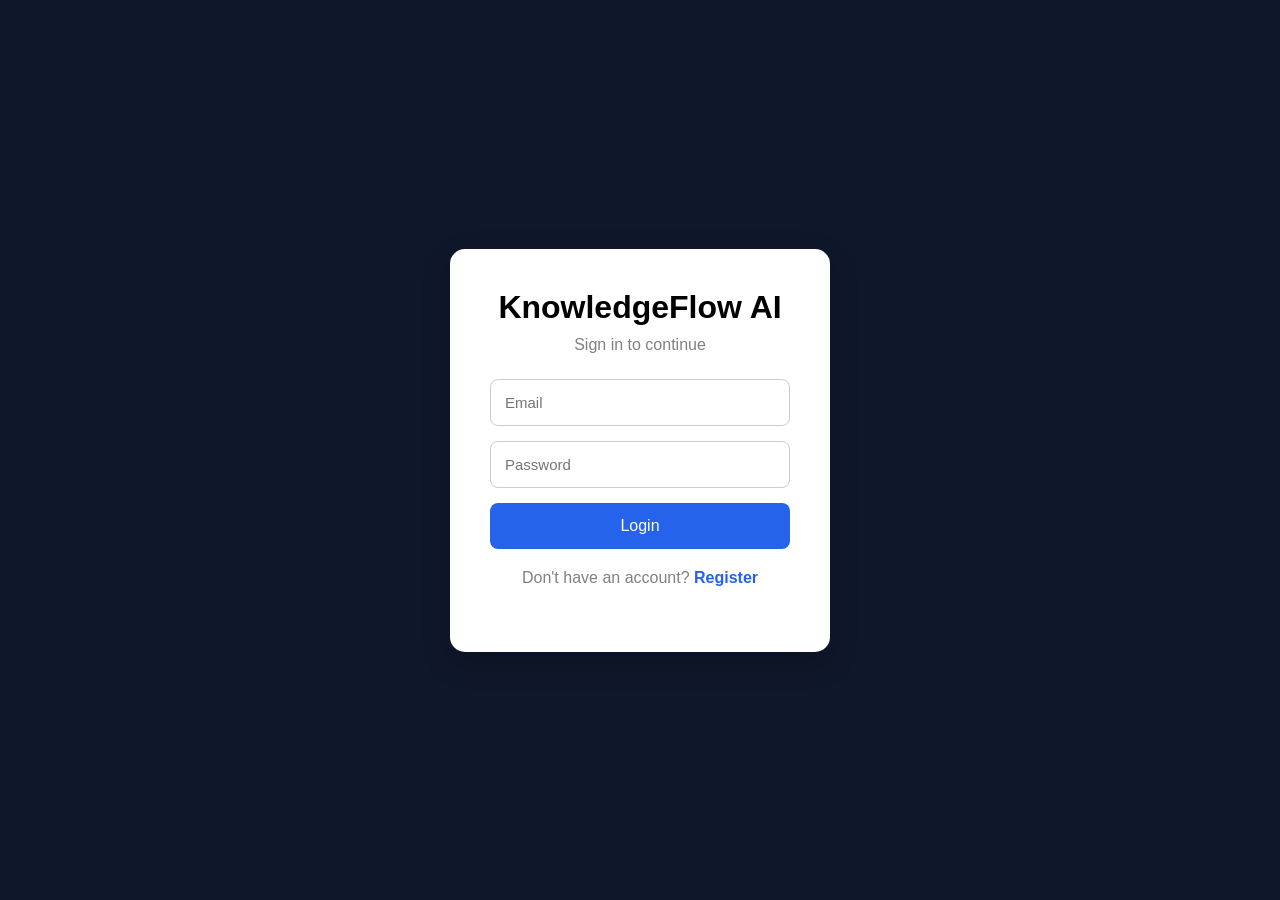
==== frontend/login.html @ 98218bcb "login page created" ====
<!DOCTYPE html>
<html lang="en">

<head>
    <meta charset="UTF-8">
    <meta name="viewport" content="width=device-width, initial-scale=1.0">
    <title>Login | KnowledgeFlow AI</title>

    <link rel="stylesheet" href="css/auth.css">
</head>

<body>

    <div class="auth-container">

        <div class="auth-card">

            <h1>KnowledgeFlow AI</h1>

            <p>Sign in to continue</p>

            <input
                type="email"
                id="email"
                placeholder="Email"
            >

            <input
                type="password"
                id="password"
                placeholder="Password"
            >

            <button onclick="login()">
                Login
            </button>

            <p class="switch">

                Don't have an account?

                <a href="register.html">
                    Register
                </a>

            </p>

        </div>

    </div>

    <script src="js/api.js"></script>
    <script src="js/auth.js"></script>

</body>

</html>
---- frontend/css/auth.css ----
*{
    margin:0;
    padding:0;
    box-sizing:border-box;
    font-family:Arial, Helvetica, sans-serif;
}

body{

    background:#0f172a;

    display:flex;

    justify-content:center;

    align-items:center;

    height:100vh;
}

.auth-container{

    width:100%;

    display:flex;

    justify-content:center;

    align-items:center;
}

.auth-card{

    background:white;

    width:380px;

    padding:40px;

    border-radius:15px;

    box-shadow:0 10px 30px rgba(0,0,0,.2);
}

.auth-card h1{

    text-align:center;

    margin-bottom:10px;
}

.auth-card p{

    text-align:center;

    margin-bottom:25px;

    color:gray;
}

.auth-card input{

    width:100%;

    padding:14px;

    margin-bottom:15px;

    border-radius:8px;

    border:1px solid #ccc;

    font-size:15px;
}

.auth-card button{

    width:100%;

    padding:14px;

    border:none;

    border-radius:8px;

    background:#2563eb;

    color:white;

    cursor:pointer;

    font-size:16px;
}

.auth-card button:hover{

    background:#1d4ed8;
}

.switch{

    margin-top:20px;
}

.switch a{

    color:#2563eb;

    text-decoration:none;

    font-weight:bold;
}
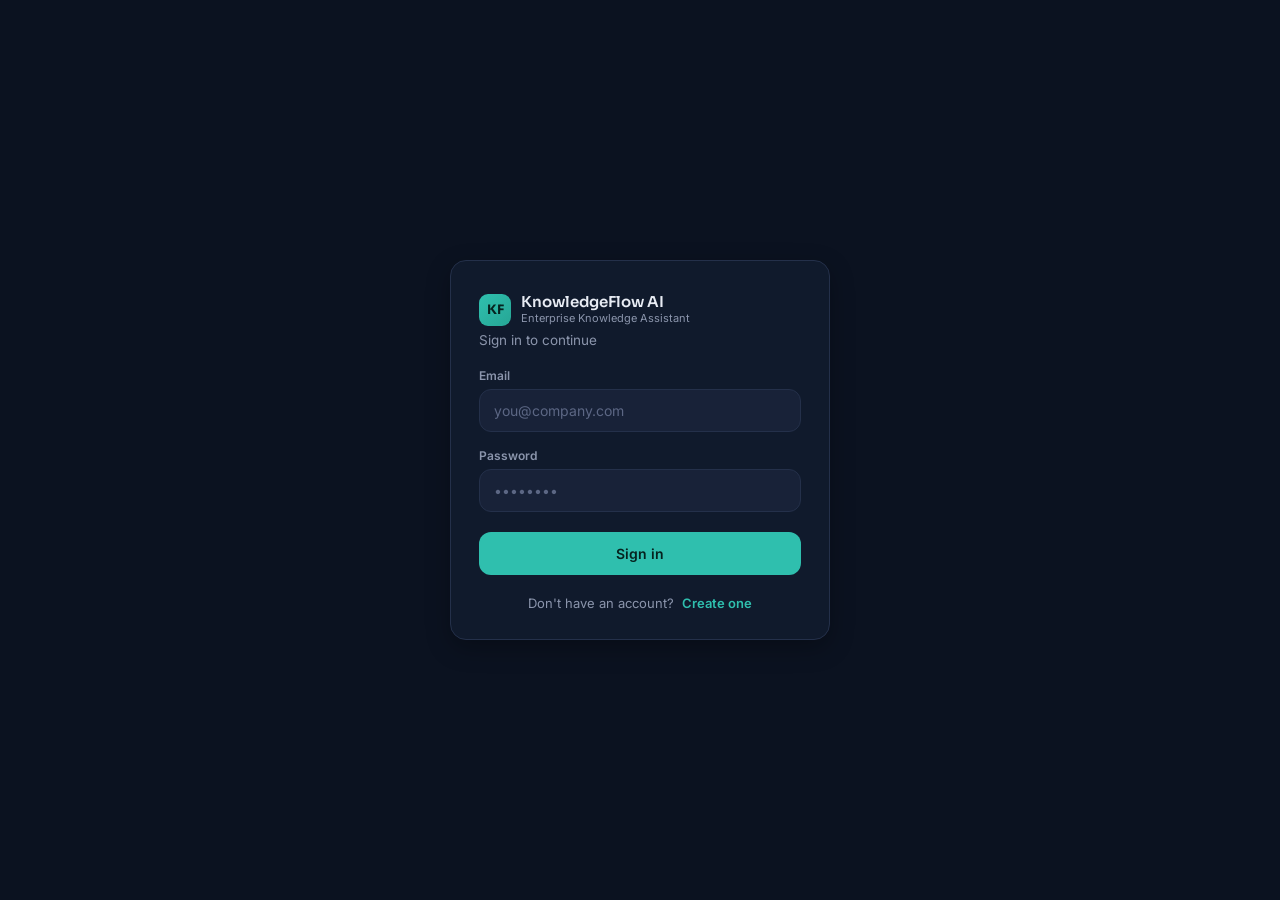
==== commit f83fcae2: "update the UI for login and register and add upload progress" ====
--- a/frontend/login.html
+++ b/frontend/login.html
@@ -1,12 +1,27 @@
 <!DOCTYPE html>
-<html lang="en">
+<html lang="en" data-theme="dark">
 
 <head>
     <meta charset="UTF-8">
     <meta name="viewport" content="width=device-width, initial-scale=1.0">
     <title>Login | KnowledgeFlow AI</title>
 
+    <link rel="preconnect" href="https://fonts.googleapis.com" />
+    <link rel="preconnect" href="https://fonts.gstatic.com" crossorigin />
+    <link
+      href="https://fonts.googleapis.com/css2?family=Sora:wght@500;600;700&family=Inter:wght@400;500;600&display=swap"
+      rel="stylesheet"
+    />
+
+    <link rel="stylesheet" href="css/style.css">
     <link rel="stylesheet" href="css/auth.css">
+
+    <script>
+      (function () {
+        const saved = localStorage.getItem("theme");
+        if (saved) document.documentElement.setAttribute("data-theme", saved);
+      })();
+    </script>
 </head>
 
 <body>
@@ -15,34 +30,43 @@
 
         <div class="auth-card">
 
-            <h1>KnowledgeFlow AI</h1>
+            <div class="auth-brand">
+                <span class="brand__mark">KF</span>
+                <div class="brand__text">
+                    <span class="brand__name">KnowledgeFlow AI</span>
+                    <span class="brand__tag">Enterprise Knowledge Assistant</span>
+                </div>
+            </div>
 
-            <p>Sign in to continue</p>
+            <p class="auth-sub">Sign in to continue</p>
 
+            <div id="auth-error" class="auth-error" hidden></div>
+
+            <label class="auth-label" for="email">Email</label>
             <input
                 type="email"
                 id="email"
-                placeholder="Email"
+                class="auth-input"
+                placeholder="you@company.com"
+                autocomplete="email"
             >
 
+            <label class="auth-label" for="password">Password</label>
             <input
                 type="password"
                 id="password"
-                placeholder="Password"
+                class="auth-input"
+                placeholder="••••••••"
+                autocomplete="current-password"
             >
 
-            <button onclick="login()">
-                Login
+            <button onclick="login()" class="auth-btn">
+                Sign in
             </button>
 
             <p class="switch">
-
                 Don't have an account?
-
-                <a href="register.html">
-                    Register
-                </a>
-
+                <a href="register.html">Create one</a>
             </p>
 
         </div>
--- a/frontend/css/style.css
+++ b/frontend/css/style.css
@@ -0,0 +1,725 @@
+/* =========================================================
+   KnowledgeFlow AI — design tokens
+   ========================================================= */
+
+:root,
+html[data-theme="dark"] {
+  --bg: #0b1220;
+  --surface: #101a2c;
+  --surface-2: #182238;
+  --surface-hover: #1c2740;
+  --border: #24304a;
+  --text: #e8ecf4;
+  --text-muted: #8b95ac;
+  --text-faint: #5c6784;
+
+  --accent: #2fbfae;
+  --accent-strong: #26a695;
+  --accent-contrast: #06231f;
+  --accent-soft: rgba(47, 191, 174, 0.14);
+
+  --amber: #f2b84b;
+  --amber-soft: rgba(242, 184, 75, 0.14);
+  --danger: #e5595f;
+  --danger-soft: rgba(229, 89, 95, 0.14);
+
+  --shadow: 0 8px 24px rgba(0, 0, 0, 0.28);
+  --radius-sm: 8px;
+  --radius-md: 12px;
+  --radius-lg: 16px;
+}
+
+html[data-theme="light"] {
+  --bg: #f5f7fa;
+  --surface: #ffffff;
+  --surface-2: #eef1f6;
+  --surface-hover: #e6eaf1;
+  --border: #dfe3ea;
+  --text: #16202e;
+  --text-muted: #5b6478;
+  --text-faint: #8b95ac;
+
+  --accent: #1f9c8c;
+  --accent-strong: #17806f;
+  --accent-contrast: #ffffff;
+  --accent-soft: rgba(31, 156, 140, 0.1);
+
+  --amber: #b8791a;
+  --amber-soft: rgba(184, 121, 26, 0.12);
+  --danger: #c8353d;
+  --danger-soft: rgba(200, 53, 61, 0.1);
+
+  --shadow: 0 8px 24px rgba(20, 30, 50, 0.08);
+}
+
+/* =========================================================
+   Reset & base
+   ========================================================= */
+
+* {
+  margin: 0;
+  padding: 0;
+  box-sizing: border-box;
+}
+
+body {
+  height: 100vh;
+  overflow: hidden;
+  font-family: "Inter", -apple-system, sans-serif;
+  background: var(--bg);
+  color: var(--text);
+}
+
+h1, h2, h3, .brand__name {
+  font-family: "Sora", "Inter", sans-serif;
+}
+
+button {
+  font-family: inherit;
+}
+
+/* =========================================================
+   App shell
+   ========================================================= */
+
+.app {
+  display: flex;
+  height: 100vh;
+}
+
+/* =========================================================
+   Sidebar
+   ========================================================= */
+
+.sidebar {
+  width: 288px;
+  flex-shrink: 0;
+  background: var(--surface);
+  border-right: 1px solid var(--border);
+  display: flex;
+  flex-direction: column;
+  padding: 20px 16px 16px;
+}
+
+.brand {
+  display: flex;
+  align-items: center;
+  gap: 10px;
+  padding: 4px 4px 20px;
+}
+
+.brand__mark {
+  width: 32px;
+  height: 32px;
+  border-radius: 9px;
+  background: linear-gradient(135deg, var(--accent), var(--accent-strong));
+  color: var(--accent-contrast);
+  font-family: "Sora", sans-serif;
+  font-weight: 700;
+  font-size: 13px;
+  display: flex;
+  align-items: center;
+  justify-content: center;
+  flex-shrink: 0;
+}
+
+.brand__text {
+  display: flex;
+  flex-direction: column;
+  line-height: 1.25;
+  min-width: 0;
+}
+
+.brand__name {
+  font-size: 15px;
+  font-weight: 600;
+  color: var(--text);
+  white-space: nowrap;
+}
+
+.brand__tag {
+  font-size: 11px;
+  color: var(--text-muted);
+  white-space: nowrap;
+}
+
+.btn-primary {
+  width: 100%;
+  padding: 11px 14px;
+  border: none;
+  border-radius: var(--radius-md);
+  background: var(--accent);
+  color: var(--accent-contrast);
+  font-size: 13.5px;
+  font-weight: 600;
+  cursor: pointer;
+  display: flex;
+  align-items: center;
+  justify-content: center;
+  gap: 6px;
+  transition: background 0.15s ease, transform 0.1s ease;
+}
+
+.btn-primary:hover {
+  background: var(--accent-strong);
+}
+
+.btn-primary:active {
+  transform: scale(0.98);
+}
+
+.btn-primary__icon {
+  font-size: 15px;
+  font-weight: 700;
+}
+
+.sidebar__scroll {
+  flex: 1;
+  overflow-y: auto;
+  margin-top: 18px;
+}
+
+.sidebar__block + .sidebar__block {
+  margin-top: 22px;
+}
+
+.sidebar__label {
+  font-size: 11px;
+  font-weight: 600;
+  letter-spacing: 0.06em;
+  text-transform: uppercase;
+  color: var(--text-faint);
+  padding: 0 6px 8px;
+}
+
+/* Conversations */
+
+.conversation-list {
+  display: flex;
+  flex-direction: column;
+  gap: 3px;
+}
+
+.conversation-item {
+  padding: 10px 12px;
+  border-radius: var(--radius-sm);
+  cursor: pointer;
+  font-size: 13.5px;
+  color: var(--text-muted);
+  display: flex;
+  align-items: center;
+  justify-content: space-between;
+  gap: 8px;
+  transition: background 0.15s ease, color 0.15s ease;
+}
+
+.conversation-item span {
+  overflow: hidden;
+  text-overflow: ellipsis;
+  white-space: nowrap;
+}
+
+.conversation-item:hover {
+  background: var(--surface-hover);
+  color: var(--text);
+}
+
+.conversation-item.active {
+  background: var(--accent-soft);
+  color: var(--text);
+}
+
+.delete-btn {
+  background: none;
+  border: none;
+  cursor: pointer;
+  font-size: 12px;
+  opacity: 0.55;
+  flex-shrink: 0;
+}
+
+.delete-btn:hover {
+  opacity: 1;
+}
+
+/* Knowledge base / documents */
+
+.upload-dropzone {
+  display: flex;
+  flex-direction: column;
+  align-items: center;
+  gap: 3px;
+  text-align: center;
+  padding: 16px 10px;
+  border: 1.5px dashed var(--border);
+  border-radius: var(--radius-md);
+  cursor: pointer;
+  margin-bottom: 10px;
+  transition: border-color 0.15s ease, background 0.15s ease;
+}
+
+.upload-dropzone:hover {
+  border-color: var(--accent);
+  background: var(--accent-soft);
+}
+
+.upload-dropzone__title {
+  font-size: 12.5px;
+  font-weight: 600;
+  color: var(--text);
+}
+
+.upload-dropzone__or {
+  font-size: 11px;
+  color: var(--text-muted);
+}
+
+.upload-dropzone__types {
+  font-family: "JetBrains Mono", monospace;
+  font-size: 10px;
+  color: var(--text-faint);
+  margin-top: 4px;
+}
+
+.upload-dropzone.is-dragover {
+  border-color: var(--accent);
+  background: var(--accent-soft);
+}
+
+.upload-dropzone.is-disabled {
+  pointer-events: none;
+  opacity: 0.5;
+}
+
+/* Upload progress card */
+
+.upload-progress {
+  border: 1px solid var(--border);
+  border-radius: var(--radius-md);
+  background: var(--surface-2);
+  padding: 12px 14px;
+  margin-bottom: 10px;
+}
+
+.upload-progress__row {
+  display: flex;
+  align-items: center;
+  gap: 8px;
+  margin-bottom: 10px;
+}
+
+.upload-progress__stage {
+  font-size: 12.5px;
+  font-weight: 600;
+  color: var(--text);
+}
+
+.upload-progress__stage.is-done {
+  color: var(--accent);
+}
+
+.upload-progress__dots {
+  display: flex;
+  gap: 3px;
+}
+
+.upload-progress__dots span {
+  width: 4px;
+  height: 4px;
+  border-radius: 50%;
+  background: var(--text-faint);
+  animation: dot-pulse 1.1s ease-in-out infinite;
+}
+
+.upload-progress__dots span:nth-child(2) { animation-delay: 0.15s; }
+.upload-progress__dots span:nth-child(3) { animation-delay: 0.3s; }
+
+@keyframes dot-pulse {
+  0%, 80%, 100% { opacity: 0.25; }
+  40% { opacity: 1; }
+}
+
+.upload-progress__bar {
+  height: 4px;
+  border-radius: 2px;
+  background: var(--border);
+  overflow: hidden;
+}
+
+.upload-progress__fill {
+  height: 100%;
+  width: 8%;
+  border-radius: 2px;
+  background: linear-gradient(90deg, var(--accent-strong), var(--accent));
+  transition: width 0.4s ease;
+}
+
+/* Upload error banner */
+
+.upload-error {
+  align-items: flex-start;
+  gap: 8px;
+  font-size: 12px;
+  line-height: 1.5;
+  color: var(--danger);
+  background: var(--danger-soft);
+  border: 1px solid var(--danger);
+  border-radius: var(--radius-sm);
+  padding: 9px 11px;
+  margin-bottom: 10px;
+}
+
+.upload-error:not([hidden]) {
+  display: flex;
+}
+
+.document-list {
+  display: flex;
+  flex-direction: column;
+  gap: 4px;
+}
+
+.document-item {
+  display: flex;
+  align-items: center;
+  justify-content: space-between;
+  gap: 8px;
+  padding: 9px 10px;
+  border-radius: var(--radius-sm);
+  font-size: 13px;
+  color: var(--text-muted);
+  transition: background 0.15s ease;
+}
+
+.document-item:hover {
+  background: var(--surface-hover);
+  color: var(--text);
+}
+
+.document-item span {
+  overflow: hidden;
+  text-overflow: ellipsis;
+  white-space: nowrap;
+}
+
+.delete-doc-btn {
+  border: none;
+  background: none;
+  cursor: pointer;
+  font-size: 12px;
+  opacity: 0.55;
+  flex-shrink: 0;
+}
+
+.delete-doc-btn:hover {
+  opacity: 1;
+}
+
+/* Sidebar footer / account */
+
+.sidebar__footer {
+  border-top: 1px solid var(--border);
+  padding-top: 12px;
+  margin-top: 12px;
+  display: flex;
+  align-items: center;
+  justify-content: space-between;
+  gap: 8px;
+}
+
+.account {
+  display: flex;
+  align-items: center;
+  gap: 8px;
+  min-width: 0;
+}
+
+.account__avatar {
+  width: 26px;
+  height: 26px;
+  border-radius: 50%;
+  background: var(--surface-2);
+  color: var(--text-muted);
+  font-size: 12px;
+  display: flex;
+  align-items: center;
+  justify-content: center;
+  flex-shrink: 0;
+}
+
+.account__email {
+  font-size: 12.5px;
+  color: var(--text-muted);
+  overflow: hidden;
+  text-overflow: ellipsis;
+  white-space: nowrap;
+}
+
+.footer-actions {
+  display: flex;
+  gap: 4px;
+  flex-shrink: 0;
+}
+
+.icon-btn {
+  width: 28px;
+  height: 28px;
+  border-radius: var(--radius-sm);
+  border: none;
+  background: transparent;
+  color: var(--text-muted);
+  cursor: pointer;
+  font-size: 13px;
+  display: flex;
+  align-items: center;
+  justify-content: center;
+  transition: background 0.15s ease;
+}
+
+.icon-btn:hover {
+  background: var(--surface-hover);
+  color: var(--text);
+}
+
+/* =========================================================
+   Main / conversation area
+   ========================================================= */
+
+.main {
+  flex: 1;
+  display: flex;
+  flex-direction: column;
+  min-width: 0;
+}
+
+.chat-box {
+  flex: 1;
+  overflow-y: auto;
+  padding: 32px clamp(16px, 6vw, 120px);
+  display: flex;
+  flex-direction: column;
+  gap: 22px;
+}
+
+/* Welcome / empty state */
+
+.welcome {
+  margin: auto;
+  max-width: 480px;
+  text-align: center;
+  display: flex;
+  flex-direction: column;
+  align-items: center;
+  gap: 10px;
+}
+
+.welcome__eyebrow {
+  font-size: 11px;
+  font-weight: 600;
+  letter-spacing: 0.08em;
+  text-transform: uppercase;
+  color: var(--accent);
+}
+
+.welcome__title {
+  font-size: 26px;
+  font-weight: 600;
+  color: var(--text);
+}
+
+.welcome__sub {
+  font-size: 14px;
+  line-height: 1.6;
+  color: var(--text-muted);
+}
+
+/* Messages */
+
+.user, .bot {
+  max-width: 720px;
+  width: 100%;
+  margin: 0 auto;
+  font-size: 14.5px;
+  line-height: 1.65;
+}
+
+.user {
+  align-self: flex-end;
+  background: var(--accent-soft);
+  border: 1px solid var(--border);
+  border-radius: var(--radius-lg) var(--radius-lg) 4px var(--radius-lg);
+  padding: 12px 16px;
+  width: fit-content;
+  max-width: 640px;
+  margin-left: auto;
+  margin-right: calc(50% - 360px);
+}
+
+.bot {
+  color: var(--text);
+}
+
+.bot b, .user b {
+  color: var(--text-faint);
+  font-size: 12px;
+  font-weight: 600;
+  letter-spacing: 0.02em;
+  text-transform: uppercase;
+  display: block;
+  margin-bottom: 6px;
+}
+
+.bot p {
+  margin-bottom: 10px;
+}
+
+.bot code {
+  font-family: "JetBrains Mono", monospace;
+  font-size: 12.5px;
+  background: var(--surface-2);
+  padding: 2px 5px;
+  border-radius: 4px;
+}
+
+.bot pre {
+  background: var(--surface-2);
+  border: 1px solid var(--border);
+  border-radius: var(--radius-sm);
+  padding: 12px;
+  overflow-x: auto;
+  margin-bottom: 10px;
+}
+
+.bot hr {
+  border: none;
+  border-top: 1px solid var(--border);
+  margin: 14px 0 10px;
+}
+
+.bot ul {
+  padding-left: 20px;
+  margin-bottom: 10px;
+}
+
+/* =========================================================
+   Composer (input area)
+   ========================================================= */
+
+.composer {
+  border-top: 1px solid var(--border);
+  padding: 16px clamp(16px, 6vw, 120px) 20px;
+  background: var(--bg);
+}
+
+.composer__flow {
+  height: 2px;
+  border-radius: 2px;
+  margin-bottom: 14px;
+  background: var(--border);
+  overflow: hidden;
+  position: relative;
+}
+
+.composer__flow.is-active::after {
+  content: "";
+  position: absolute;
+  inset: 0;
+  width: 40%;
+  background: linear-gradient(90deg, transparent, var(--accent), transparent);
+  animation: flow-move 1.1s ease-in-out infinite;
+}
+
+@keyframes flow-move {
+  0% { transform: translateX(-100%); }
+  100% { transform: translateX(250%); }
+}
+
+.composer__row {
+  display: flex;
+  gap: 10px;
+  max-width: 720px;
+  margin: 0 auto;
+}
+
+.composer__input {
+  flex: 1;
+  padding: 13px 16px;
+  border: 1px solid var(--border);
+  border-radius: var(--radius-md);
+  background: var(--surface);
+  color: var(--text);
+  font-size: 14px;
+}
+
+.composer__input:focus {
+  outline: none;
+  border-color: var(--accent);
+}
+
+.composer__input::placeholder {
+  color: var(--text-faint);
+}
+
+.composer__send {
+  padding: 0 22px;
+  border: none;
+  border-radius: var(--radius-md);
+  background: var(--accent);
+  color: var(--accent-contrast);
+  font-weight: 600;
+  font-size: 13.5px;
+  cursor: pointer;
+  transition: background 0.15s ease;
+}
+
+.composer__send:hover {
+  background: var(--accent-strong);
+}
+
+/* =========================================================
+   Scrollbars
+   ========================================================= */
+
+.sidebar__scroll::-webkit-scrollbar,
+.chat-box::-webkit-scrollbar {
+  width: 6px;
+}
+
+.sidebar__scroll::-webkit-scrollbar-thumb,
+.chat-box::-webkit-scrollbar-thumb {
+  background: var(--border);
+  border-radius: 4px;
+}
+
+/* =========================================================
+   Responsive
+   ========================================================= */
+
+@media (max-width: 860px) {
+  .sidebar {
+    width: 240px;
+  }
+
+  .user {
+    margin-right: 0;
+  }
+}
+
+@media (max-width: 640px) {
+  .app {
+    flex-direction: column;
+  }
+
+  .sidebar {
+    width: 100%;
+    height: auto;
+    max-height: 40vh;
+    border-right: none;
+    border-bottom: 1px solid var(--border);
+  }
+
+  .main {
+    flex: 1;
+    min-height: 0;
+  }
+}
--- a/frontend/css/auth.css
+++ b/frontend/css/auth.css
@@ -1,112 +1,121 @@
-*{
-    margin:0;
-    padding:0;
-    box-sizing:border-box;
-    font-family:Arial, Helvetica, sans-serif;
+/* Assumes css/style.css is loaded first for design tokens (--bg, --surface, --accent, etc.) */
+
+body {
+  display: flex;
+  align-items: center;
+  justify-content: center;
+  overflow: auto;
 }
 
-body{
-
-    background:#0f172a;
-
-    display:flex;
-
-    justify-content:center;
-
-    align-items:center;
-
-    height:100vh;
+.auth-container {
+  width: 100%;
+  display: flex;
+  align-items: center;
+  justify-content: center;
+  padding: 24px;
 }
 
-.auth-container{
-
-    width:100%;
-
-    display:flex;
-
-    justify-content:center;
-
-    align-items:center;
+.auth-card {
+  width: 100%;
+  max-width: 380px;
+  background: var(--surface);
+  border: 1px solid var(--border);
+  border-radius: var(--radius-lg);
+  box-shadow: var(--shadow);
+  padding: 32px 28px 28px;
 }
 
-.auth-card{
-
-    background:white;
-
-    width:380px;
-
-    padding:40px;
-
-    border-radius:15px;
-
-    box-shadow:0 10px 30px rgba(0,0,0,.2);
+.auth-brand {
+  display: flex;
+  align-items: center;
+  gap: 10px;
+  margin-bottom: 4px;
 }
 
-.auth-card h1{
-
-    text-align:center;
-
-    margin-bottom:10px;
+.auth-sub {
+  font-size: 13.5px;
+  color: var(--text-muted);
+  margin: 6px 0 20px;
 }
 
-.auth-card p{
-
-    text-align:center;
-
-    margin-bottom:25px;
-
-    color:gray;
+.auth-error {
+  align-items: flex-start;
+  gap: 8px;
+  font-size: 12px;
+  line-height: 1.5;
+  color: var(--danger);
+  background: var(--danger-soft);
+  border: 1px solid var(--danger);
+  border-radius: var(--radius-sm);
+  padding: 9px 11px;
+  margin-bottom: 14px;
 }
 
-.auth-card input{
-
-    width:100%;
-
-    padding:14px;
-
-    margin-bottom:15px;
-
-    border-radius:8px;
-
-    border:1px solid #ccc;
-
-    font-size:15px;
+.auth-error:not([hidden]) {
+  display: flex;
 }
 
-.auth-card button{
-
-    width:100%;
-
-    padding:14px;
-
-    border:none;
-
-    border-radius:8px;
-
-    background:#2563eb;
-
-    color:white;
-
-    cursor:pointer;
-
-    font-size:16px;
+.auth-label {
+  display: block;
+  font-size: 12px;
+  font-weight: 600;
+  color: var(--text-muted);
+  margin-bottom: 6px;
 }
 
-.auth-card button:hover{
-
-    background:#1d4ed8;
+.auth-input {
+  width: 100%;
+  padding: 12px 14px;
+  margin-bottom: 16px;
+  border: 1px solid var(--border);
+  border-radius: var(--radius-md);
+  background: var(--surface-2);
+  color: var(--text);
+  font-size: 14px;
+  font-family: "Inter", sans-serif;
 }
 
-.switch{
-
-    margin-top:20px;
+.auth-input::placeholder {
+  color: var(--text-faint);
 }
 
-.switch a{
+.auth-input:focus {
+  outline: none;
+  border-color: var(--accent);
+}
 
-    color:#2563eb;
+.auth-btn {
+  width: 100%;
+  padding: 13px;
+  border: none;
+  border-radius: var(--radius-md);
+  background: var(--accent);
+  color: var(--accent-contrast);
+  font-weight: 600;
+  font-size: 14px;
+  cursor: pointer;
+  margin-top: 4px;
+  transition: background 0.15s ease;
+}
 
-    text-decoration:none;
+.auth-btn:hover {
+  background: var(--accent-strong);
+}
 
-    font-weight:bold;
+.switch {
+  margin-top: 20px;
+  text-align: center;
+  font-size: 13px;
+  color: var(--text-muted);
+}
+
+.switch a {
+  color: var(--accent);
+  text-decoration: none;
+  font-weight: 600;
+  margin-left: 4px;
+}
+
+.switch a:hover {
+  text-decoration: underline;
 }
